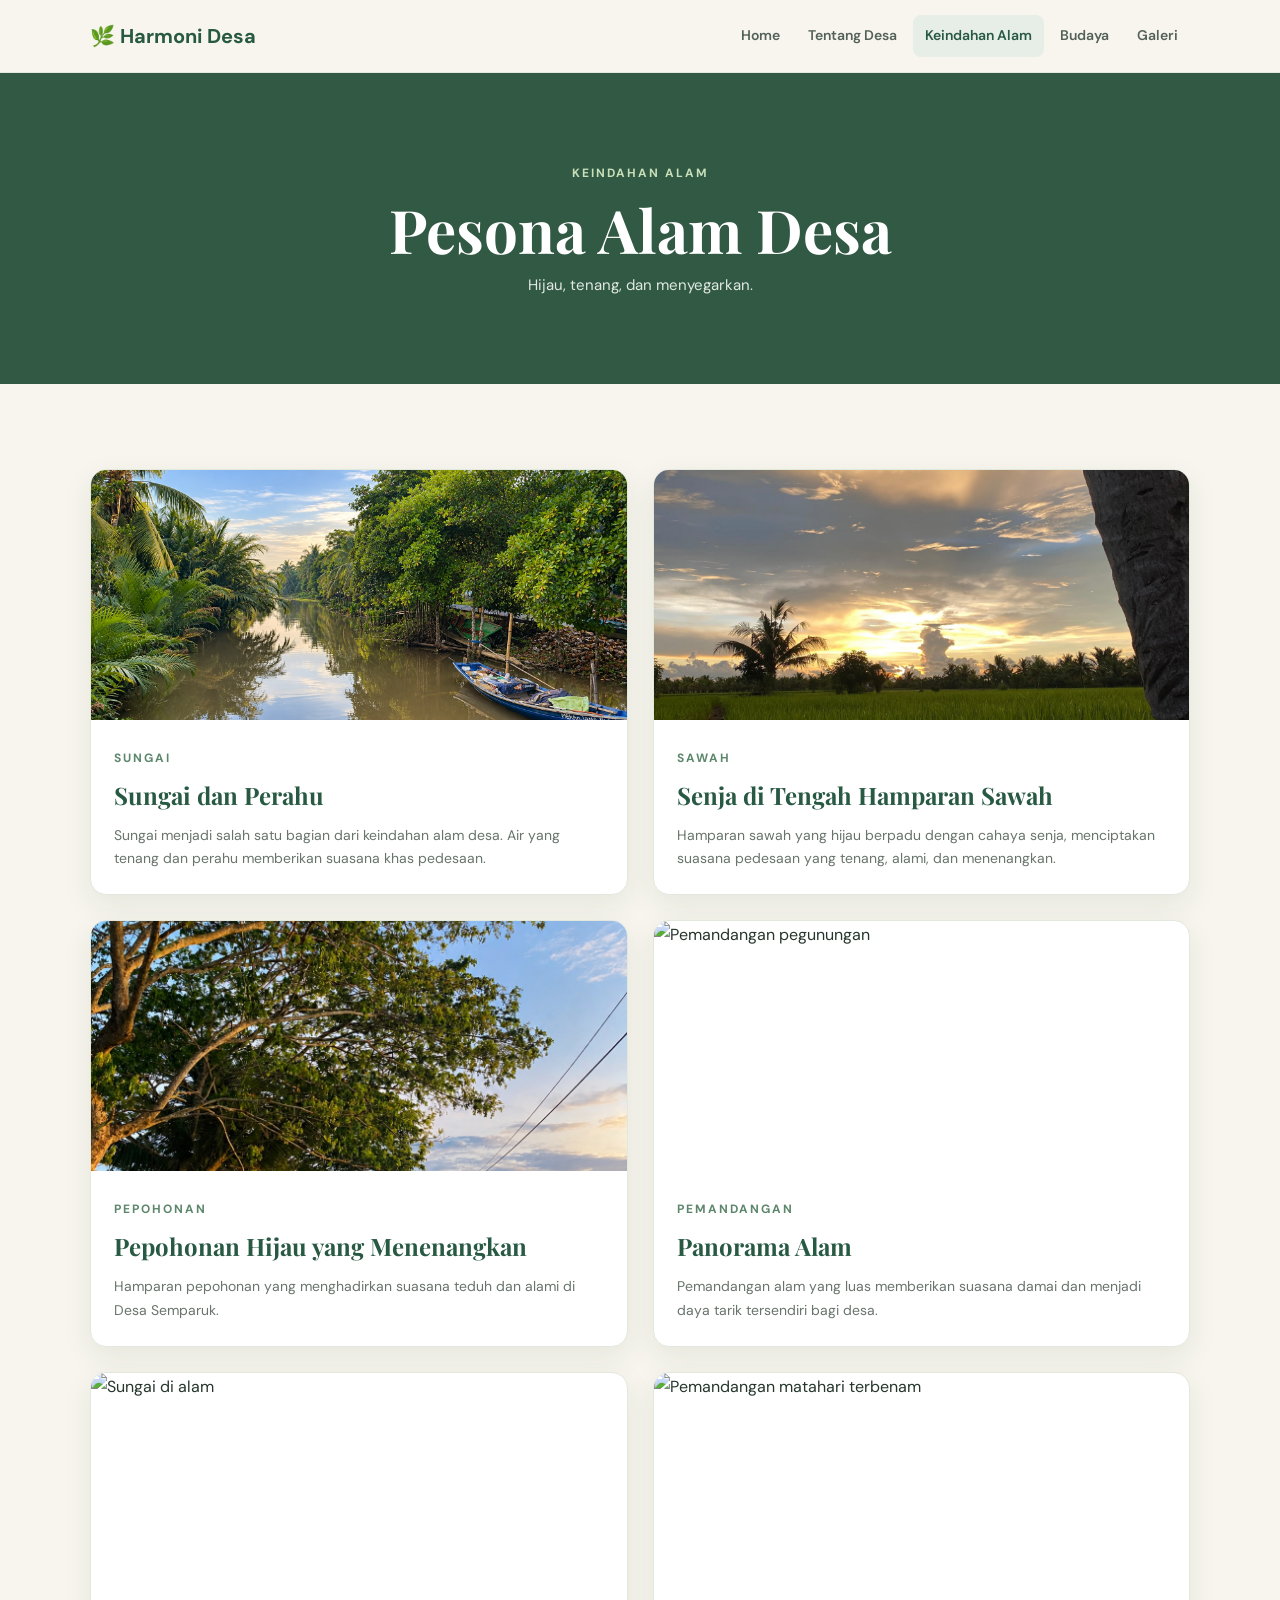
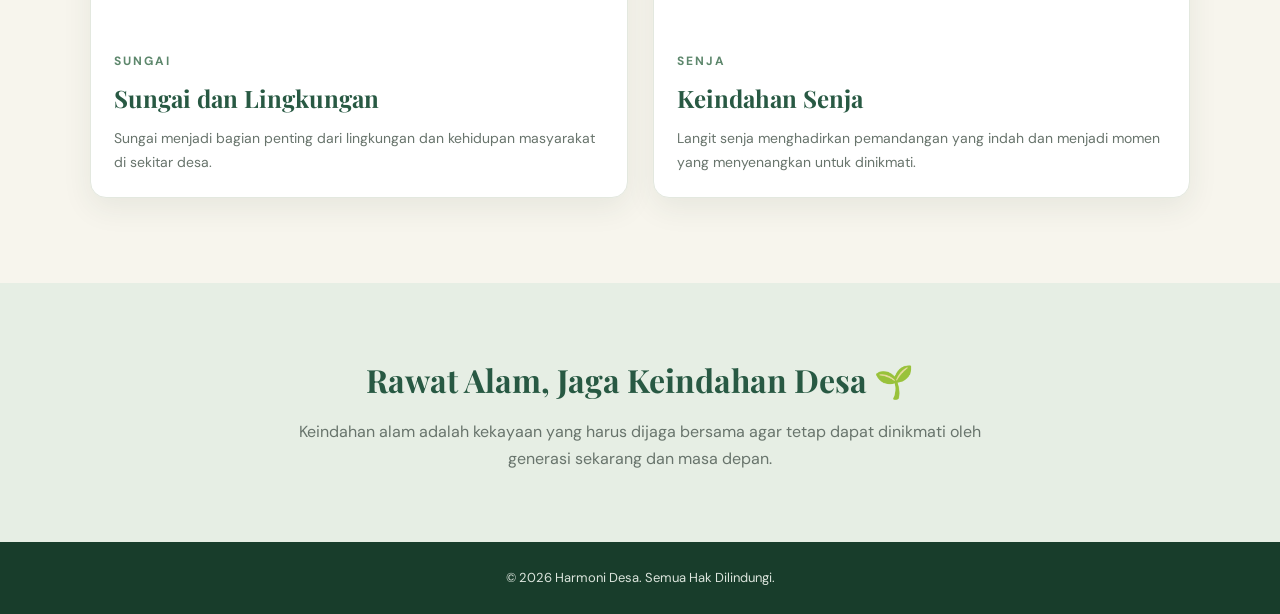
==== alam.html @ 5c86498f "Update alam.html" ====
<!DOCTYPE html>
<html lang="id">

<head>
    <meta charset="UTF-8">

    <meta name="viewport"
          content="width=device-width, initial-scale=1.0">

    <title>Harmoni Desa | Keindahan Alam</title>

    <link rel="stylesheet" href="style.css">
</head>

<body>

<!-- =========================
     NAVBAR
========================= -->

<header>

    <nav class="navbar">

        <a href="index.html" class="logo">
            🌿 Harmoni Desa
        </a>

        <button class="menu-toggle">
            ☰
        </button>

        <ul class="nav-links">

            <li>
                <a href="index.html">
                    Home
                </a>
            </li>

            <li>
                <a href="tentang.html">
                    Tentang Desa
                </a>
            </li>

            <li>
                <a href="alam.html" class="active">
                    Keindahan Alam
                </a>
            </li>

            <li>
                <a href="budaya.html">
                    Budaya
                </a>
            </li>

            <li>
                <a href="galeri.html">
                    Galeri
                </a>
            </li>

        </ul>

    </nav>

</header>


<!-- =========================
     MAIN
========================= -->

<main>


    <!-- HEADER HALAMAN -->

    <section class="page-header">

        <span>
            KEINDAHAN ALAM
        </span>

        <h1>
            Pesona Alam Desa
        </h1>

        <p>
            Hijau, tenang, dan menyegarkan.
        </p>

    </section>


    <!-- =========================
         KONTEN ALAM
    ========================= -->

    <section class="section">

        <div class="nature-grid">


            
<!-- SUNGAI -->

<article class="nature-card">

    <img
        src="file_000000000e148207b4cf5f5387b5d277.png"
        alt="Sungai dan perahu di desa"
    >

    <div>

        <span>
            SUNGAI
        </span>

        <h3>
            Sungai dan Perahu
        </h3>

        <p>
            Sungai menjadi salah satu bagian dari
            keindahan alam desa. Air yang tenang
            dan perahu memberikan suasana khas
            pedesaan.
        </p>

    </div>

</article>

            <!-- SAWAH DESA -->

            <article class="nature-card">

                <img
                    src="IMG-20260910-WA0019.jpg"
                    alt="Senja"
                >

                <div>

                    <span>
                        SAWAH
                    </span>

                    <h3>
                        Senja di Tengah Hamparan Sawah
                    </h3>

                    <p>
                        Hamparan sawah yang hijau berpadu dengan cahaya senja, 
                        menciptakan suasana pedesaan yang tenang, alami, dan menenangkan.
                    </p>

                </div>

            </article>


            <!-- KEINDAHAN ALAM-->

            <article class="nature-card">

                <img
                    src="file_00000000eee08207a6c9d7365a43e8b5.png"
                    alt="Pepohonan hijau"
                >

                <div>

                    <span>
                        PEPOHONAN 
                    </span>

                    <h3>
                        Pepohonan Hijau yang Menenangkan
                    </h3>

                    <p>
                        Hamparan pepohonan yang menghadirkan suasana teduh dan alami di Desa Semparuk.
                    </p>

                </div>

            </article>


            <!-- PEGUNUNGAN -->

            <article class="nature-card">

                <img
                    src="https://images.unsplash.com/photo-1464822759023-fed622ff2c3b?auto=format&fit=crop&w=900&q=80"
                    alt="Pemandangan pegunungan"
                >

                <div>

                    <span>
                        PEMANDANGAN
                    </span>

                    <h3>
                        Panorama Alam
                    </h3>

                    <p>
                        Pemandangan alam yang luas memberikan
                        suasana damai dan menjadi daya tarik
                        tersendiri bagi desa.
                    </p>

                </div>

            </article>


            <!-- SUNGAI -->

            <article class="nature-card">

                <img
                    src="https://images.unsplash.com/photo-1433086966358-54859d0ed716?auto=format&fit=crop&w=900&q=80"
                    alt="Sungai di alam"
                >

                <div>

                    <span>
                        SUNGAI
                    </span>

                    <h3>
                        Sungai dan Lingkungan
                    </h3>

                    <p>
                        Sungai menjadi bagian penting dari
                        lingkungan dan kehidupan masyarakat
                        di sekitar desa.
                    </p>

                </div>

            </article>


            <!-- MATAHARI TERBENAM -->

            <article class="nature-card">

                <img
                    src="https://images.unsplash.com/photo-1500530855697-b586d89ba3ee?auto=format&fit=crop&w=900&q=80"
                    alt="Pemandangan matahari terbenam"
                >

                <div>

                    <span>
                        SENJA
                    </span>

                    <h3>
                        Keindahan Senja
                    </h3>

                    <p>
                        Langit senja menghadirkan pemandangan
                        yang indah dan menjadi momen yang
                        menyenangkan untuk dinikmati.
                    </p>

                </div>

            </article>


        </div>

    </section>


    <!-- =========================
         PESAN LINGKUNGAN
    ========================= -->

    <section class="nature-message">

        <div>

            <h2>
                Rawat Alam, Jaga Keindahan Desa 🌱
            </h2>

            <p>
                Keindahan alam adalah kekayaan yang harus
                dijaga bersama agar tetap dapat dinikmati
                oleh generasi sekarang dan masa depan.
            </p>

        </div>

    </section>


</main>


<!-- =========================
     FOOTER
========================= -->

<footer>

    <p>
        © 2026 Harmoni Desa.
        Semua Hak Dilindungi.
    </p>

</footer>


<!-- JAVASCRIPT -->

<script src="script.js"></script>

</body>

</html>
---- style.css ----
@import url('https://fonts.googleapis.com/css2?family=DM+Sans:wght@400;500;600;700&family=Playfair+Display:wght@600;700&display=swap');

/* =================================
   DASAR WEBSITE
================================= */

:root {
    --hijau: #285943;
    --hijau-muda: #5d876c;
    --hijau-tua: #183d2b;
    --krem: #f7f5ed;
    --putih: #ffffff;
    --teks: #26362c;
    --abu: #68746c;
    --border: #e3e8df;
}

* {
    margin: 0;
    padding: 0;
    box-sizing: border-box;
}

html {
    scroll-behavior: smooth;
}

body {
    font-family: 'DM Sans', sans-serif;
    background: var(--krem);
    color: var(--teks);
    line-height: 1.7;
}

a {
    text-decoration: none;
    color: inherit;
}

img {
    width: 100%;
    display: block;
}


/* =================================
   NAVBAR
================================= */

header {
    position: sticky;
    top: 0;
    z-index: 999;

    background: rgba(247, 245, 237, 0.96);

    backdrop-filter: blur(12px);

    border-bottom: 1px solid var(--border);
}

.navbar {
    width: 100%;
    max-width: 1150px;
    min-height: 72px;

    margin: auto;
    padding: 0 25px;

    display: flex;
    align-items: center;
    justify-content: space-between;
}

.logo {
    color: var(--hijau);

    font-size: 20px;
    font-weight: 700;

    white-space: nowrap;
}

.nav-links {
    display: flex;
    align-items: center;
    gap: 4px;

    list-style: none;
}

.nav-links a {
    display: block;

    padding: 9px 12px;

    border-radius: 8px;

    color: #536158;

    font-size: 14px;
    font-weight: 600;

    transition: 0.3s ease;
}

.nav-links a:hover,
.nav-links a.active {
    color: var(--hijau);

    background: #e6eee7;
}

.menu-toggle {
    display: none;

    border: none;
    background: transparent;

    color: var(--hijau);

    font-size: 27px;

    cursor: pointer;
}


/* =================================
   HERO HOME
================================= */

.hero {
    min-height: 650px;

    display: flex;
    align-items: center;

    background:
        linear-gradient(
            90deg,
            rgba(20, 53, 36, 0.88),
            rgba(20, 53, 36, 0.35)
        ),

        url("IMG-20260910-WA0029.jpg")
        center / cover no-repeat;
}

.hero-content {
    width: 100%;
    max-width: 1150px;

    margin: auto;
    padding: 80px 25px;

    color: var(--putih);

    animation: muncul 0.8s ease;
}

.badge {
    display: inline-block;

    padding: 7px 15px;

    margin-bottom: 20px;

    border: 1px solid rgba(255,255,255,0.35);

    border-radius: 50px;

    background: rgba(255,255,255,0.13);

    font-size: 13px;
}

.hero h1 {
    max-width: 750px;

    font-family: 'Playfair Display', serif;

    font-size: clamp(48px, 7vw, 82px);

    line-height: 1.08;
}

.hero h1 span {
    color: #d9e8bd;
}

.hero p {
    max-width: 600px;

    margin: 22px 0 30px;

    color: #edf2ec;

    font-size: 17px;
}


/* =================================
   BUTTON
================================= */

.hero-buttons {
    display: flex;
    gap: 12px;

    flex-wrap: wrap;
}

.btn {
    display: inline-block;

    padding: 12px 22px;

    border-radius: 8px;

    font-weight: 700;

    transition: 0.3s ease;
}

.btn-primary {
    background: var(--putih);
    color: var(--hijau);
}

.btn-primary:hover {
    transform: translateY(-3px);
}

.btn-outline {
    border: 1px solid rgba(255,255,255,0.7);

    color: white;
}

.btn-outline:hover {
    background: white;
    color: var(--hijau);
}


/* =================================
   SECTION UMUM
================================= */

.section {
    width: 100%;
    max-width: 1150px;

    margin: auto;

    padding: 85px 25px;
}

.section-title {
    max-width: 700px;

    margin: 0 auto 45px;

    text-align: center;
}

.section-title span,
.page-header span,
.small-title,
.nature-card span,
.community-content span {
    color: var(--hijau-muda);

    font-size: 12px;
    font-weight: 700;

    letter-spacing: 2px;
}

.section-title h2 {
    margin: 10px 0;

    color: var(--hijau);

    font-family: 'Playfair Display', serif;

    font-size: 38px;

    line-height: 1.25;
}

.section-title p {
    color: var(--abu);

    font-size: 15px;
}


/* =================================
   CARD HOME
================================= */

.feature-grid {
    display: grid;

    grid-template-columns: repeat(3, 1fr);

    gap: 22px;
}

.feature-card {
    padding: 30px;

    background: white;

    border: 1px solid var(--border);

    border-radius: 16px;

    box-shadow: 0 12px 35px rgba(35, 63, 47, 0.08);

    transition: 0.3s ease;
}

.feature-card:hover {
    transform: translateY(-7px);
}

.icon {
    margin-bottom: 13px;

    font-size: 34px;
}

.feature-card h3 {
    margin-bottom: 8px;

    color: var(--hijau);

    font-size: 20px;
}

.feature-card p {
    color: var(--abu);

    font-size: 14px;
}


/* =================================
   QUOTE
================================= */

.quote-section {
    padding: 75px 25px;

    background: var(--hijau);

    text-align: center;
}

.quote {
    max-width: 800px;

    margin: auto;

    color: white;

    font-family: 'Playfair Display', serif;

    font-size: 28px;

    line-height: 1.5;
}


/* =================================
   HEADER HALAMAN 2-5
================================= */

.page-header {
    padding: 85px 25px;

    text-align: center;

    background:
        linear-gradient(
            rgba(32, 76, 54, 0.92),
            rgba(32, 76, 54, 0.92)
        );
}

.page-header span {
    color: #c8dfb8;
}

.page-header h1 {
    margin: 8px 0;

    color: white;

    font-family: 'Playfair Display', serif;

    font-size: clamp(38px, 6vw, 60px);

    line-height: 1.2;
}

.page-header p {
    color: #e1e9e2;

    font-size: 15px;
}


/* =================================
   TENTANG DESA
================================= */

.about {
    display: grid;

    grid-template-columns: 1fr 1fr;

    gap: 55px;

    align-items: center;
}

.about-image {
    overflow: hidden;

    border-radius: 18px;

    box-shadow: 0 15px 35px rgba(35, 63, 47, 0.12);
}

.about-image img {
    height: 430px;

    object-fit: cover;

    transition: 0.5s ease;
}

.about-image:hover img {
    transform: scale(1.04);
}

.about-text h2 {
    margin: 8px 0 18px;

    color: var(--hijau);

    font-family: 'Playfair Display', serif;

    font-size: 38px;

    line-height: 1.25;
}

.about-text p {
    margin-bottom: 15px;

    color: var(--abu);

    font-size: 15px;
}

.info-box {
    display: grid;

    grid-template-columns: repeat(3, 1fr);

    gap: 10px;

    margin-top: 25px;
}

.info-box div {
    padding: 13px 8px;

    border-radius: 10px;

    background: white;

    border: 1px solid var(--border);

    text-align: center;
}

.info-box strong {
    display: block;

    margin-bottom: 3px;

    font-size: 22px;
}

.info-box span {
    color: var(--abu);

    font-size: 12px;
}


/* =================================
   KEINDAHAN ALAM
================================= */

.nature-grid {
    display: grid;

    grid-template-columns: repeat(2, 1fr);

    gap: 25px;
}

.nature-card {
    overflow: hidden;

    background: white;

    border: 1px solid var(--border);

    border-radius: 16px;

    box-shadow: 0 10px 30px rgba(35, 63, 47, 0.08);

    transition: 0.3s ease;
}

.nature-card:hover {
    transform: translateY(-5px);
}

.nature-card img {
    height: 250px;

    object-fit: cover;
}

.nature-card > div {
    padding: 23px;
}

.nature-card h3 {
    margin: 5px 0 8px;

    color: var(--hijau);

    font-family: 'Playfair Display', serif;

    font-size: 24px;
}

.nature-card p {
    color: var(--abu);

    font-size: 14px;
}

.nature-message {
    padding: 70px 25px;

    background: #e6eee4;

    text-align: center;
}

.nature-message div {
    max-width: 700px;

    margin: auto;
}

.nature-message h2 {
    margin-bottom: 10px;

    color: var(--hijau);

    font-family: 'Playfair Display', serif;

    font-size: 32px;
}

.nature-message p {
    color: var(--abu);
}


/* =================================
   BUDAYA
================================= */

.culture-grid {
    display: grid;

    grid-template-columns: repeat(2, 1fr);

    gap: 22px;
}

.culture-card {
    padding: 35px;

    background: white;

    border: 1px solid var(--border);

    border-radius: 16px;

    box-shadow: 0 10px 30px rgba(35, 63, 47, 0.07);

    transition: 0.3s ease;
}

.culture-card:hover {
    transform: translateY(-5px);
}

.culture-icon {
    width: 58px;
    height: 58px;

    display: flex;
    align-items: center;
    justify-content: center;

    margin-bottom: 18px;

    border-radius: 50%;

    background: #e6eee4;

    font-size: 27px;
}

.culture-card h3 {
    margin-bottom: 8px;

    color: var(--hijau);

    font-family: 'Playfair Display', serif;

    font-size: 24px;
}

.culture-card p {
    color: var(--abu);

    font-size: 14px;
}

.community {
    padding: 80px 25px;

    background: var(--hijau);

    text-align: center;
}

.community-content {
    max-width: 700px;

    margin: auto;
}

.community-content span {
    color: #c8dfb8;
}

.community-content h2 {
    margin: 8px 0 12px;

    color: white;

    font-family: 'Playfair Display', serif;

    font-size: 36px;
}

.community-content p {
    color: #e2ebe4;
}


/* =================================
   GALERI
================================= */

.gallery {
    display: grid;

    grid-template-columns: repeat(2, 1fr);

    gap: 22px;
}

.gallery-item {
    position: relative;

    overflow: hidden;

    min-height: 280px;

    border-radius: 16px;

    background: #ddd;

    box-shadow: 0 10px 30px rgba(35, 63, 47, 0.1);
}

.gallery-item img {
    width: 100%;
    height: 100%;

    min-height: 280px;

    object-fit: cover;

    transition: 0.5s ease;
}

.gallery-item:hover img {
    transform: scale(1.06);
}

.gallery-caption {
    position: absolute;

    left: 0;
    right: 0;
    bottom: 0;

    padding: 45px 20px 18px;

    background: linear-gradient(
        transparent,
        rgba(0,0,0,0.75)
    );

    color: white;
}

.gallery-caption h3 {
    font-family: 'Playfair Display', serif;

    font-size: 22px;
}

.gallery-caption p {
    font-size: 13px;

    color: #e7e7e7;
}

.gallery-footer {
    padding: 65px 25px;

    background: #e6eee4;

    text-align: center;
}

.gallery-footer h2 {
    margin-bottom: 8px;

    color: var(--hijau);

    font-family: 'Playfair Display', serif;

    font-size: 30px;
}

.gallery-footer p {
    color: var(--abu);
}


/* =================================
   FOOTER
================================= */

footer {
    padding: 25px;

    background: var(--hijau-tua);

    color: #dce5dd;

    text-align: center;

    font-size: 13px;
}


/* =================================
   ANIMASI
================================= */

@keyframes muncul {

    from {
        opacity: 0;

        transform: translateY(20px);
    }

    to {
        opacity: 1;

        transform: translateY(0);
    }

}


/* =================================
   TABLET
================================= */

@media (max-width: 900px) {

    .nav-links {
        gap: 0;
    }

    .nav-links a {
        padding: 8px 9px;

        font-size: 13px;
    }

    .about {
        gap: 30px;
    }

    .about-text h2 {
        font-size: 32px;
    }

}


/* =================================
   HP
================================= */

@media (max-width: 700px) {

    /* NAVBAR */

    .navbar {
        min-height: 65px;

        padding: 0 18px;
    }

    .logo {
        font-size: 18px;
    }

    .menu-toggle {
        display: block;
    }

    .nav-links {
        position: absolute;

        top: 65px;
        left: 0;
        right: 0;

        display: none;

        flex-direction: column;

        align-items: stretch;

        padding: 10px 15px 15px;

        background: var(--krem);

        border-bottom: 1px solid var(--border);

        box-shadow: 0 12px 25px rgba(0,0,0,0.08);
    }

    .nav-links.show {
        display: flex;
    }

    .nav-links a {
        padding: 12px;

        font-size: 14px;
    }


    /* HERO */

    .hero {
        min-height: 600px;
    }

    .hero-content {
        padding: 65px 20px;
    }

    .hero h1 {
        font-size: 47px;
    }

    .hero p {
        font-size: 15px;

        margin: 18px 0 25px;
    }

    .hero-buttons {
        flex-direction: column;

        align-items: flex-start;
    }


    /* SECTION */

    .section {
        padding: 65px 18px;
    }

    .section-title {
        margin-bottom: 35px;
    }

    .section-title h2 {
        font-size: 30px;
    }


    /* HOME CARD */

    .feature-grid {
        grid-template-columns: 1fr;

        gap: 16px;
    }

    .feature-card {
        padding: 25px;
    }


    /* PAGE HEADER */

    .page-header {
        padding: 65px 20px;
    }

    .page-header h1 {
        font-size: 40px;
    }


    /* ABOUT */

    .about {
        grid-template-columns: 1fr;

        gap: 30px;
    }

    .about-image img {
        height: 280px;
    }

    .about-text h2 {
        font-size: 31px;
    }

    .info-box {
        grid-template-columns: 1fr;
    }


    /* ALAM */

    .nature-grid {
        grid-template-columns: 1fr;

        gap: 18px;
    }

    .nature-card img {
        height: 220px;
    }

    .nature-card h3 {
        font-size: 22px;
    }

    .nature-message {
        padding: 60px 20px;
    }

    .nature-message h2 {
        font-size: 28px;
    }


    /* BUDAYA */

    .culture-grid {
        grid-template-columns: 1fr;

        gap: 18px;
    }

    .culture-card {
        padding: 27px;
    }

    .community {
        padding: 65px 20px;
    }

    .community-content h2 {
        font-size: 30px;
    }


    /* GALERI */

    .gallery {
        grid-template-columns: 1fr;

        gap: 17px;
    }

    .gallery-item {
        min-height: 250px;
    }

    .gallery-item img {
        min-height: 250px;
    }

    .gallery-footer {
        padding: 55px 20px;
    }

    .gallery-footer h2 {
        font-size: 27px;
    }


    /* QUOTE */

    .quote-section {
        padding: 60px 20px;
    }

    .quote {
        font-size: 22px;
    }

}


/* =================================
   HP KECIL
================================= */

@media (max-width: 400px) {

    .logo {
        font-size: 16px;
    }

    .hero h1 {
        font-size: 40px;
    }

    .hero {
        min-height: 560px;
    }

    .page-header h1 {
        font-size: 34px;
    }

   }
/* =================================
   FOTO BANGUNAN DESA DI HOME
================================= */

.village-photo-content {
    display: grid;
    grid-template-columns: 1.1fr 0.9fr;
    gap: 45px;
    align-items: center;
}

.village-photo-image {
    overflow: hidden;
    border-radius: 18px;
    box-shadow: 0 15px 35px rgba(35, 63, 47, 0.12);
}

.village-photo-image img {
    width: 100%;
    height: 380px;
    object-fit: cover;
    transition: 0.5s ease;
}

.village-photo-image:hover img {
    transform: scale(1.04);
}

.village-photo-text h2 {
    margin: 10px 0 15px;

    color: var(--hijau);

    font-family: 'Playfair Display', serif;

    font-size: 36px;
    line-height: 1.25;
}

.village-photo-text p {
    color: var(--abu);
    font-size: 15px;
}


/* =================================
   FOTO DESA - HP
================================= */

@media (max-width: 700px) {

    .village-photo-content {
        grid-template-columns: 1fr;
        gap: 25px;
    }

    .village-photo-image img {
        height: 270px;
    }

    .village-photo-text h2 {
        font-size: 30px;
    }

}
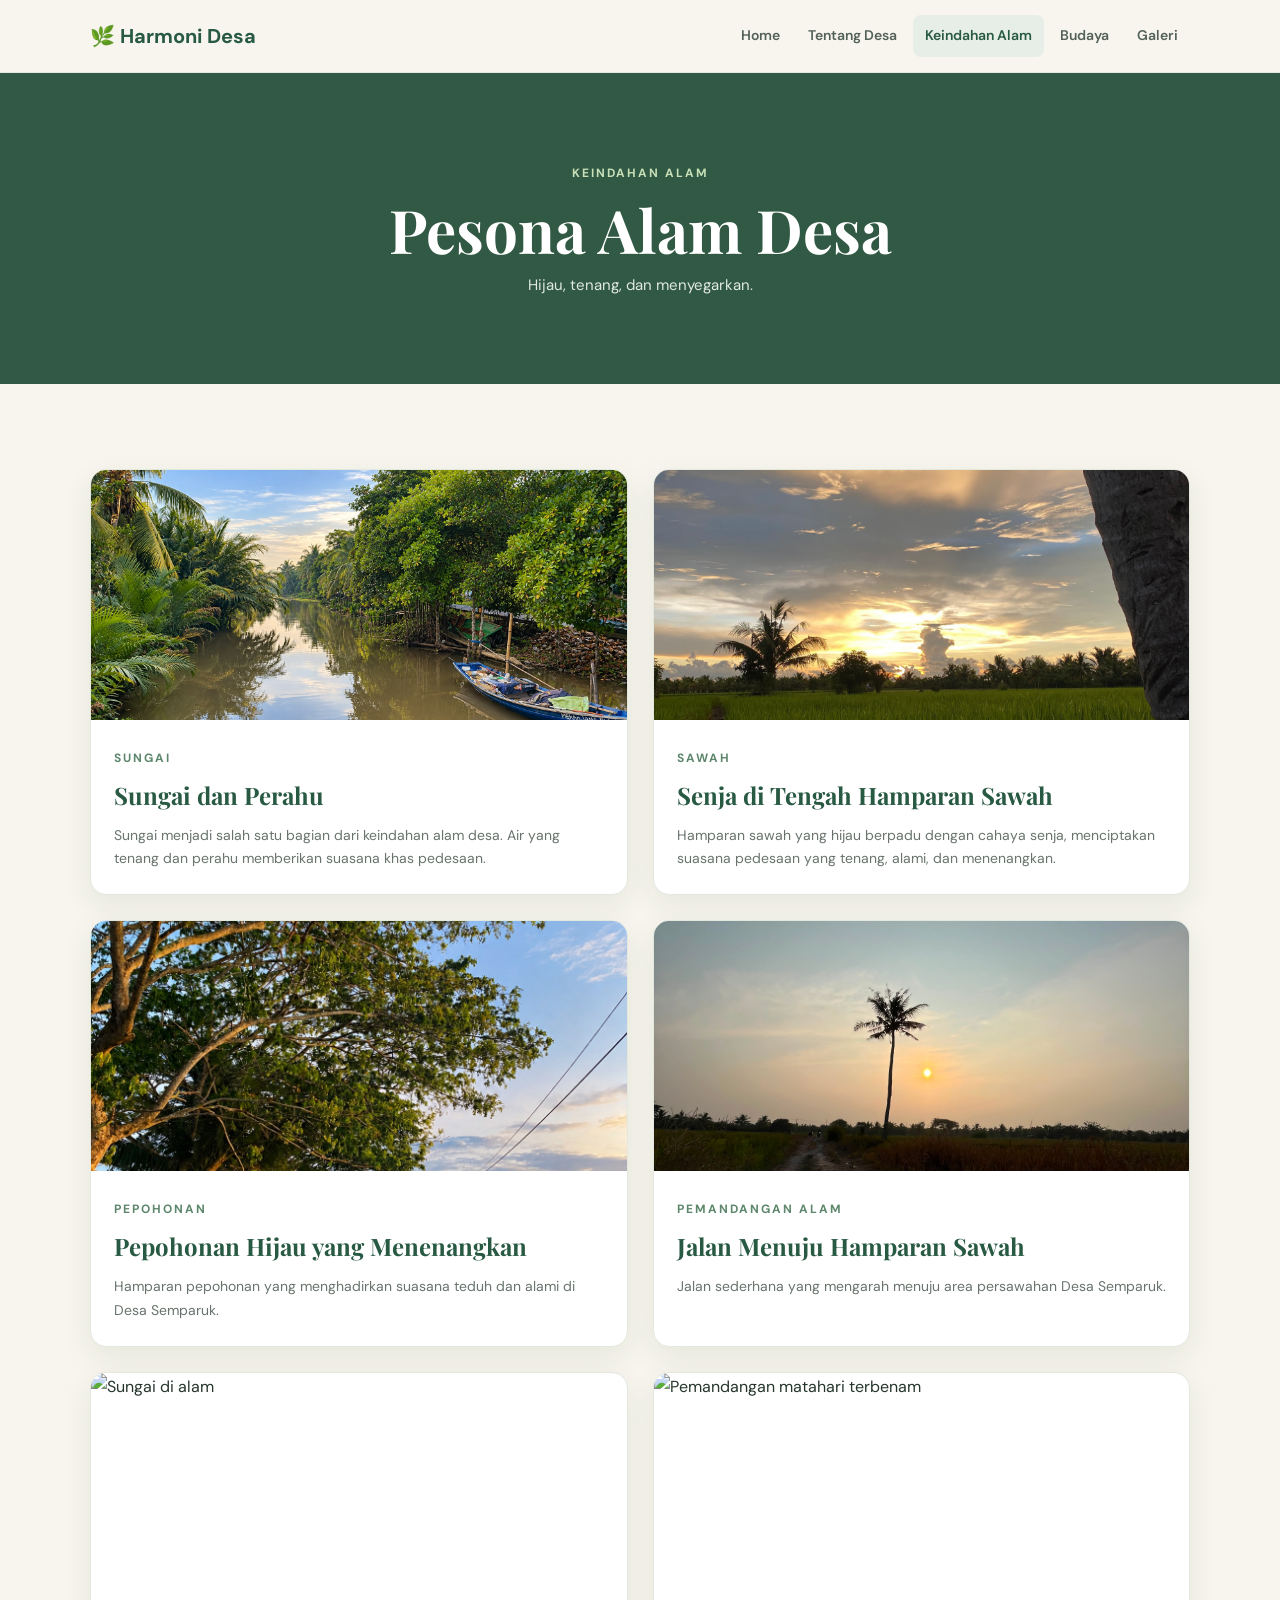
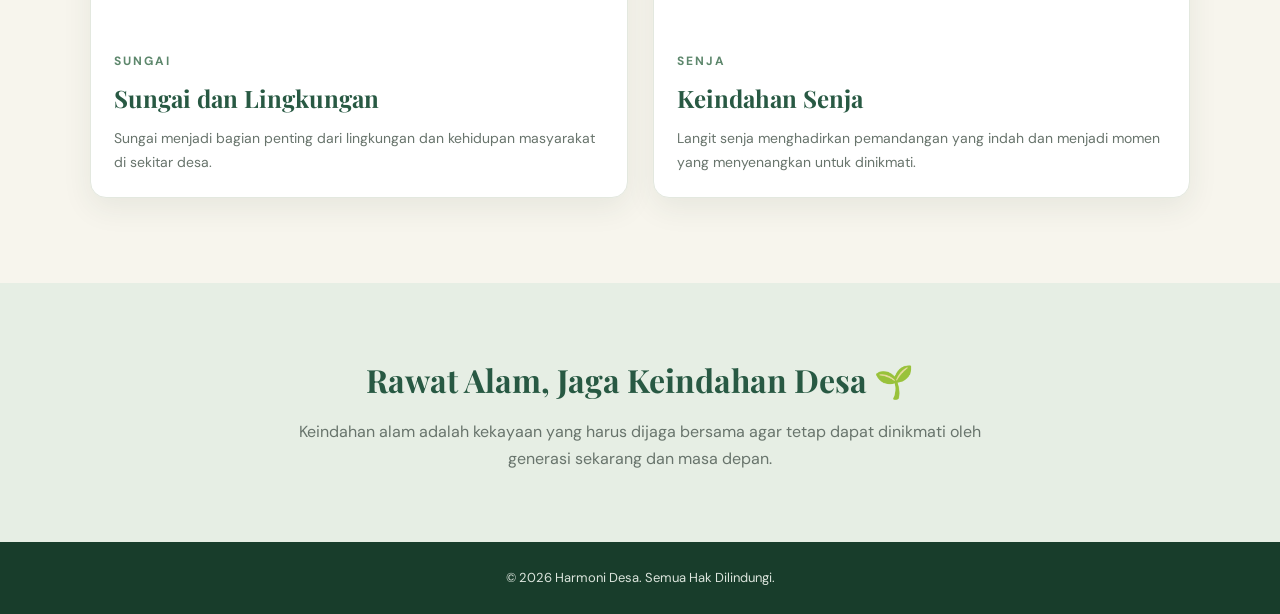
==== commit 4bf4a49e: "Update alam.html" ====
--- a/alam.html
+++ b/alam.html
@@ -192,29 +192,27 @@
             </article>
 
 
-            <!-- PEGUNUNGAN -->
-
-            <article class="nature-card">
-
-                <img
-                    src="https://images.unsplash.com/photo-1464822759023-fed622ff2c3b?auto=format&fit=crop&w=900&q=80"
-                    alt="Pemandangan pegunungan"
-                >
-
-                <div>
-
-                    <span>
-                        PEMANDANGAN
-                    </span>
-
-                    <h3>
-                        Panorama Alam
-                    </h3>
-
-                    <p>
-                        Pemandangan alam yang luas memberikan
-                        suasana damai dan menjadi daya tarik
-                        tersendiri bagi desa.
+            <!-- JALAN DESA -->
+
+            <article class="nature-card">
+
+                <img
+                    src="IMG-20260828-WA0136.jpg"
+                    alt="Jalan menuju sawah"
+                >
+
+                <div>
+
+                    <span>
+                        PEMANDANGAN ALAM
+                    </span>
+
+                    <h3>
+                        Jalan Menuju Hamparan Sawah 
+                    </h3>
+
+                    <p>
+                        Jalan sederhana yang mengarah menuju area persawahan Desa Semparuk.
                     </p>
 
                 </div>
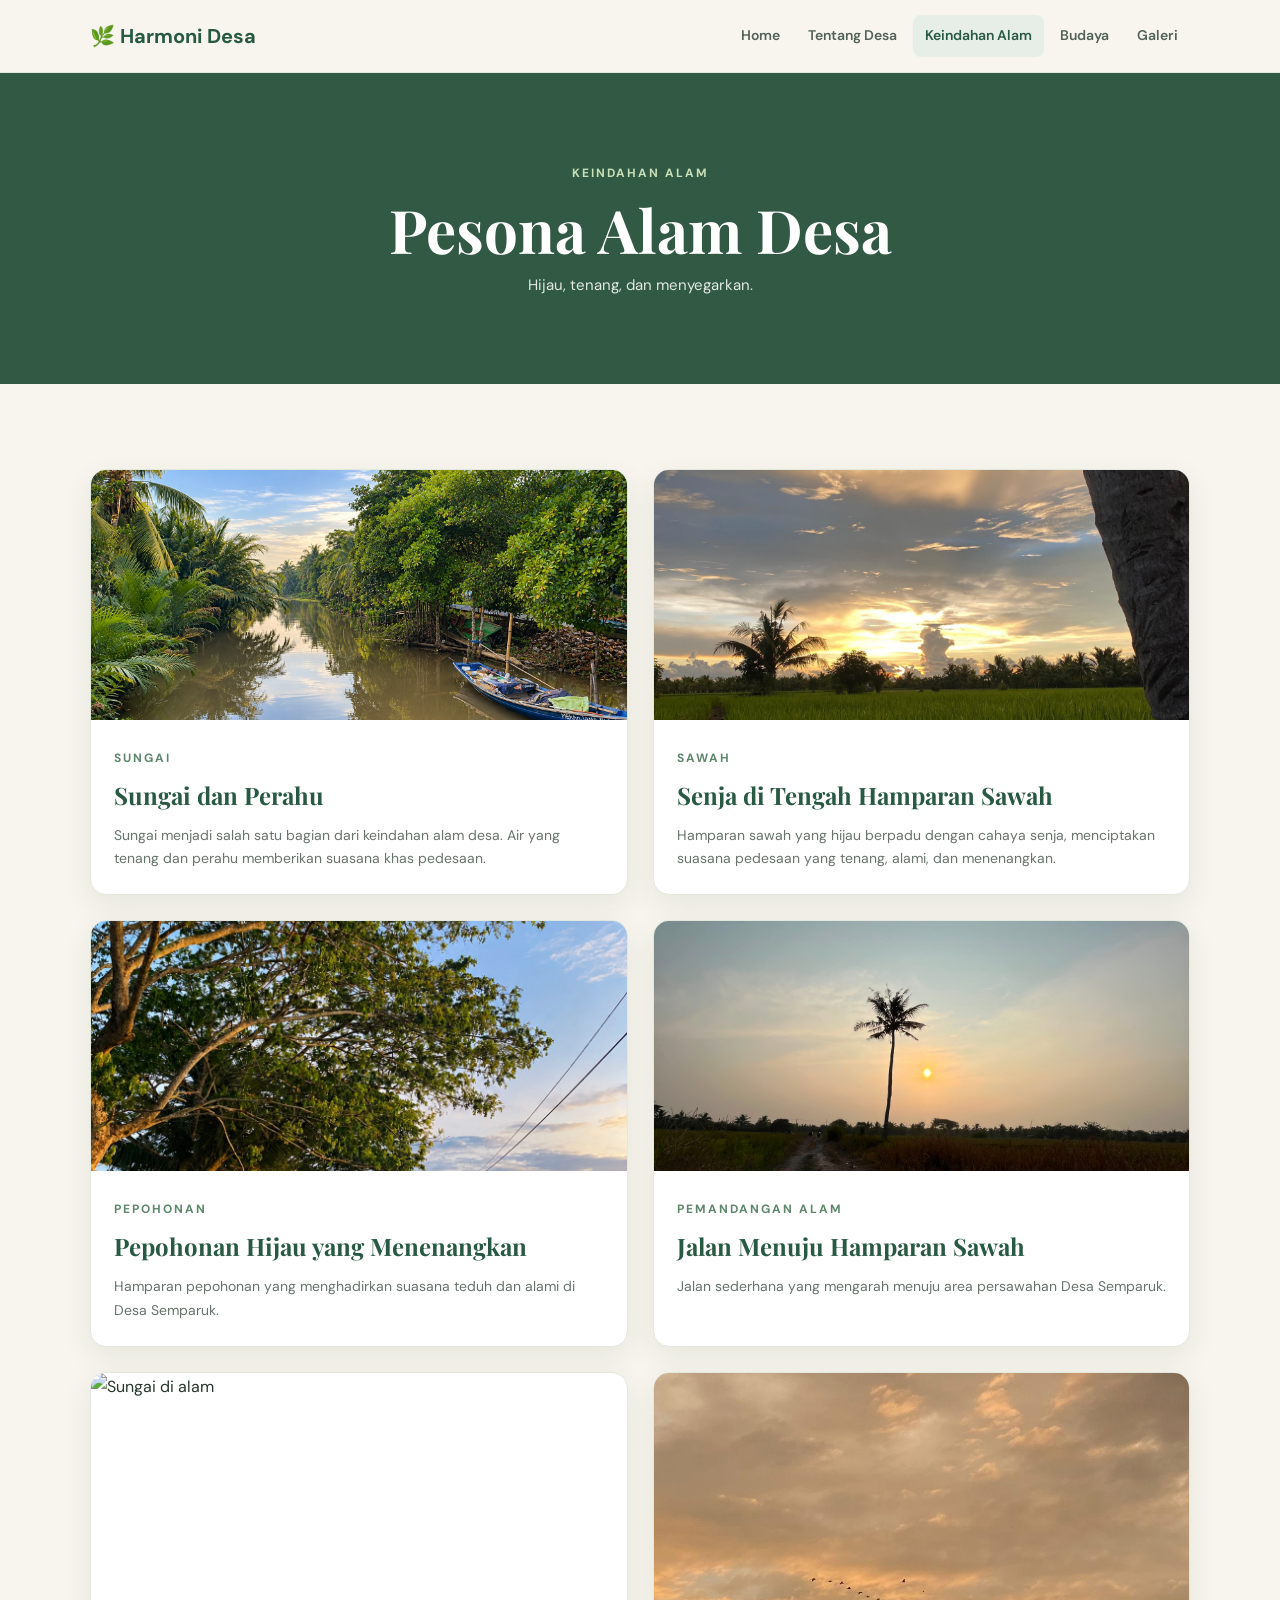
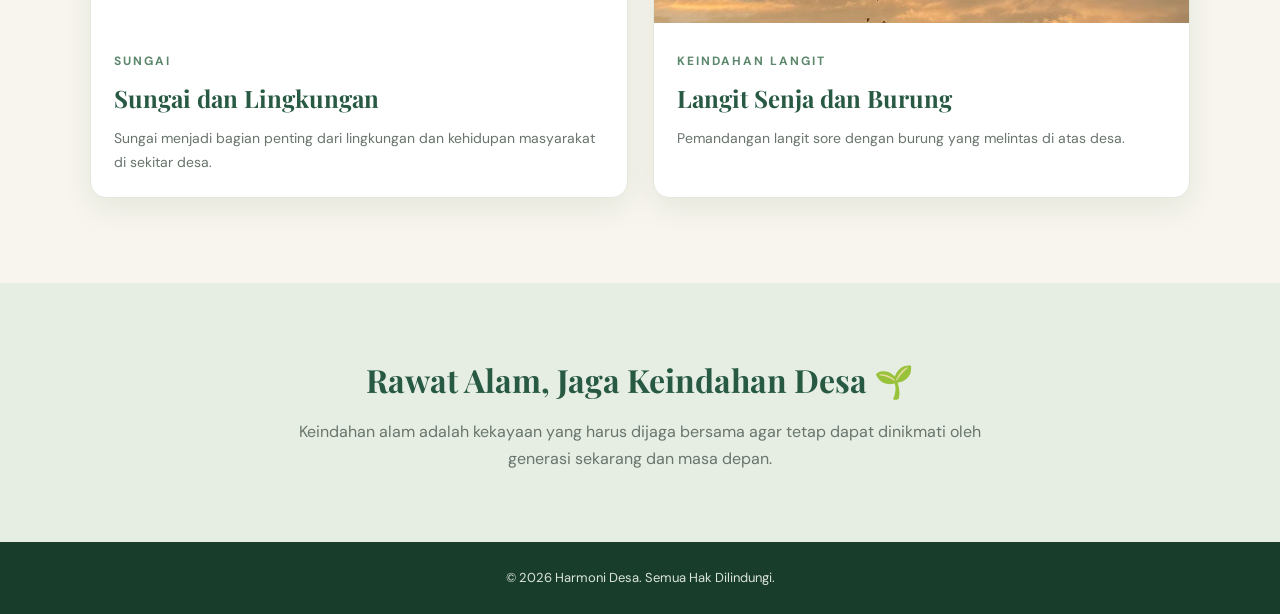
==== commit 3b4d8c99: "Update alam.html" ====
--- a/alam.html
+++ b/alam.html
@@ -250,29 +250,27 @@
             </article>
 
 
-            <!-- MATAHARI TERBENAM -->
-
-            <article class="nature-card">
-
-                <img
-                    src="https://images.unsplash.com/photo-1500530855697-b586d89ba3ee?auto=format&fit=crop&w=900&q=80"
+            <!-- SUASANA SENJA-->
+
+            <article class="nature-card">
+
+                <img
+                    src="IMG-20260910-WA0028.jpg"
                     alt="Pemandangan matahari terbenam"
                 >
 
                 <div>
 
                     <span>
-                        SENJA
-                    </span>
-
-                    <h3>
-                        Keindahan Senja
-                    </h3>
-
-                    <p>
-                        Langit senja menghadirkan pemandangan
-                        yang indah dan menjadi momen yang
-                        menyenangkan untuk dinikmati.
+                        KEINDAHAN LANGIT
+                    </span>
+
+                    <h3>
+                        Langit Senja dan Burung
+                    </h3>
+
+                    <p>
+                        Pemandangan langit sore dengan burung yang melintas di atas desa.
                     </p>
 
                 </div>
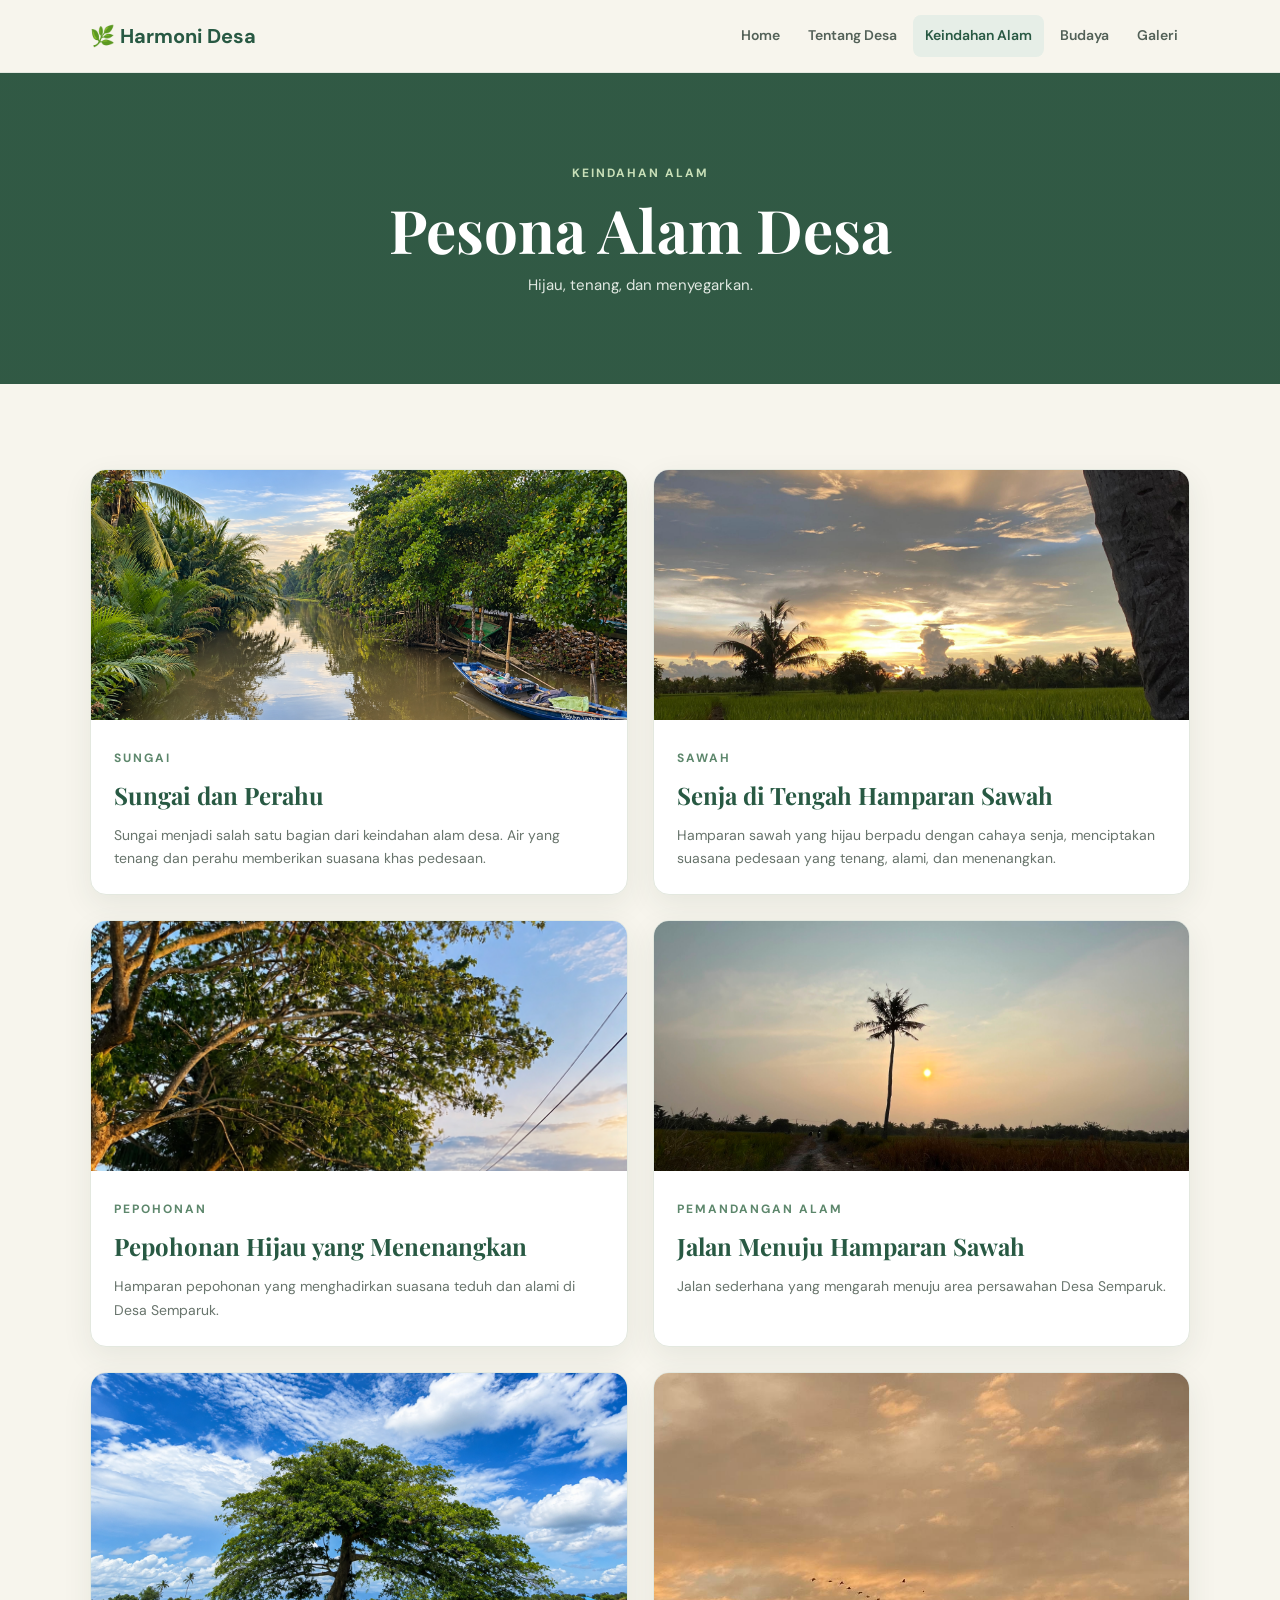
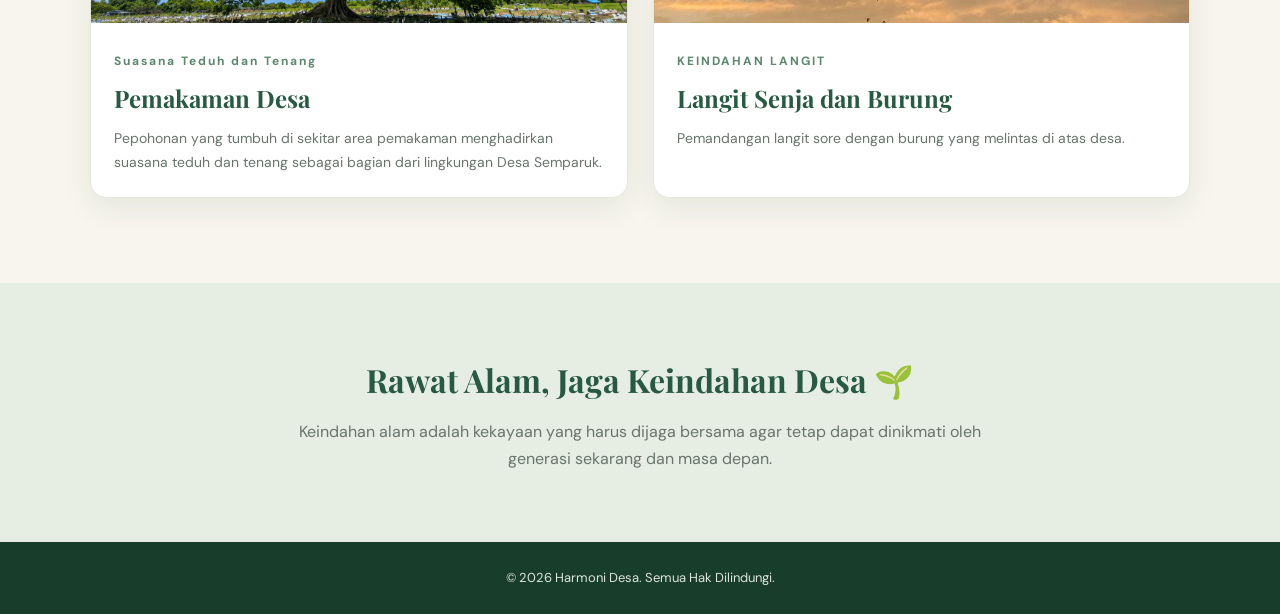
==== commit 304e00dd: "Update alam.html" ====
--- a/alam.html
+++ b/alam.html
@@ -225,24 +225,22 @@
             <article class="nature-card">
 
                 <img
-                    src="https://images.unsplash.com/photo-1433086966358-54859d0ed716?auto=format&fit=crop&w=900&q=80"
-                    alt="Sungai di alam"
-                >
-
-                <div>
-
-                    <span>
-                        SUNGAI
-                    </span>
-
-                    <h3>
-                        Sungai dan Lingkungan
-                    </h3>
-
-                    <p>
-                        Sungai menjadi bagian penting dari
-                        lingkungan dan kehidupan masyarakat
-                        di sekitar desa.
+                    src="file_00000000d50882119dc120c14dfa0995.png"
+                    alt="Pemakaman Semparuk"
+                >
+
+                <div>
+
+                    <span>
+                          Suasana Teduh dan Tenang
+                    </span>
+
+                    <h3>
+                        Pemakaman Desa
+                    </h3>
+
+                    <p>
+                        Pepohonan yang tumbuh di sekitar area pemakaman menghadirkan suasana teduh dan tenang sebagai bagian dari lingkungan Desa Semparuk.
                     </p>
 
                 </div>
@@ -255,6 +253,7 @@
             <article class="nature-card">
 
                 <img
+                    class="suasana-senja"
                     src="IMG-20260910-WA0028.jpg"
                     alt="Pemandangan matahari terbenam"
                 >
--- a/style.css
+++ b/style.css
@@ -997,6 +997,30 @@
         height: 220px;
     }
 
+   .nature-card img.suasana-senja {
+    height: 300px !important;
+    object-fit: cover !important;
+    object-position: center bottom !important;
+   }
+
+   .nature-card img.foto-pepohonan {
+    height: 300px !important;
+    object-fit: cover !important;
+    object-position: left top !important;
+   }
+
+   .nature-card img.foto-jalan {
+    height: 300px !important;
+    object-fit: cover !important;
+    object-position: center bottom !important;
+   }
+
+   .nature-card img.foto-sawah {
+    height: 300px !important;
+    object-fit: cover !important;
+    object-position: center 70% !important;
+   }
+
     .nature-card h3 {
         font-size: 22px;
     }
@@ -1157,3 +1181,4 @@
     }
 
 }
+
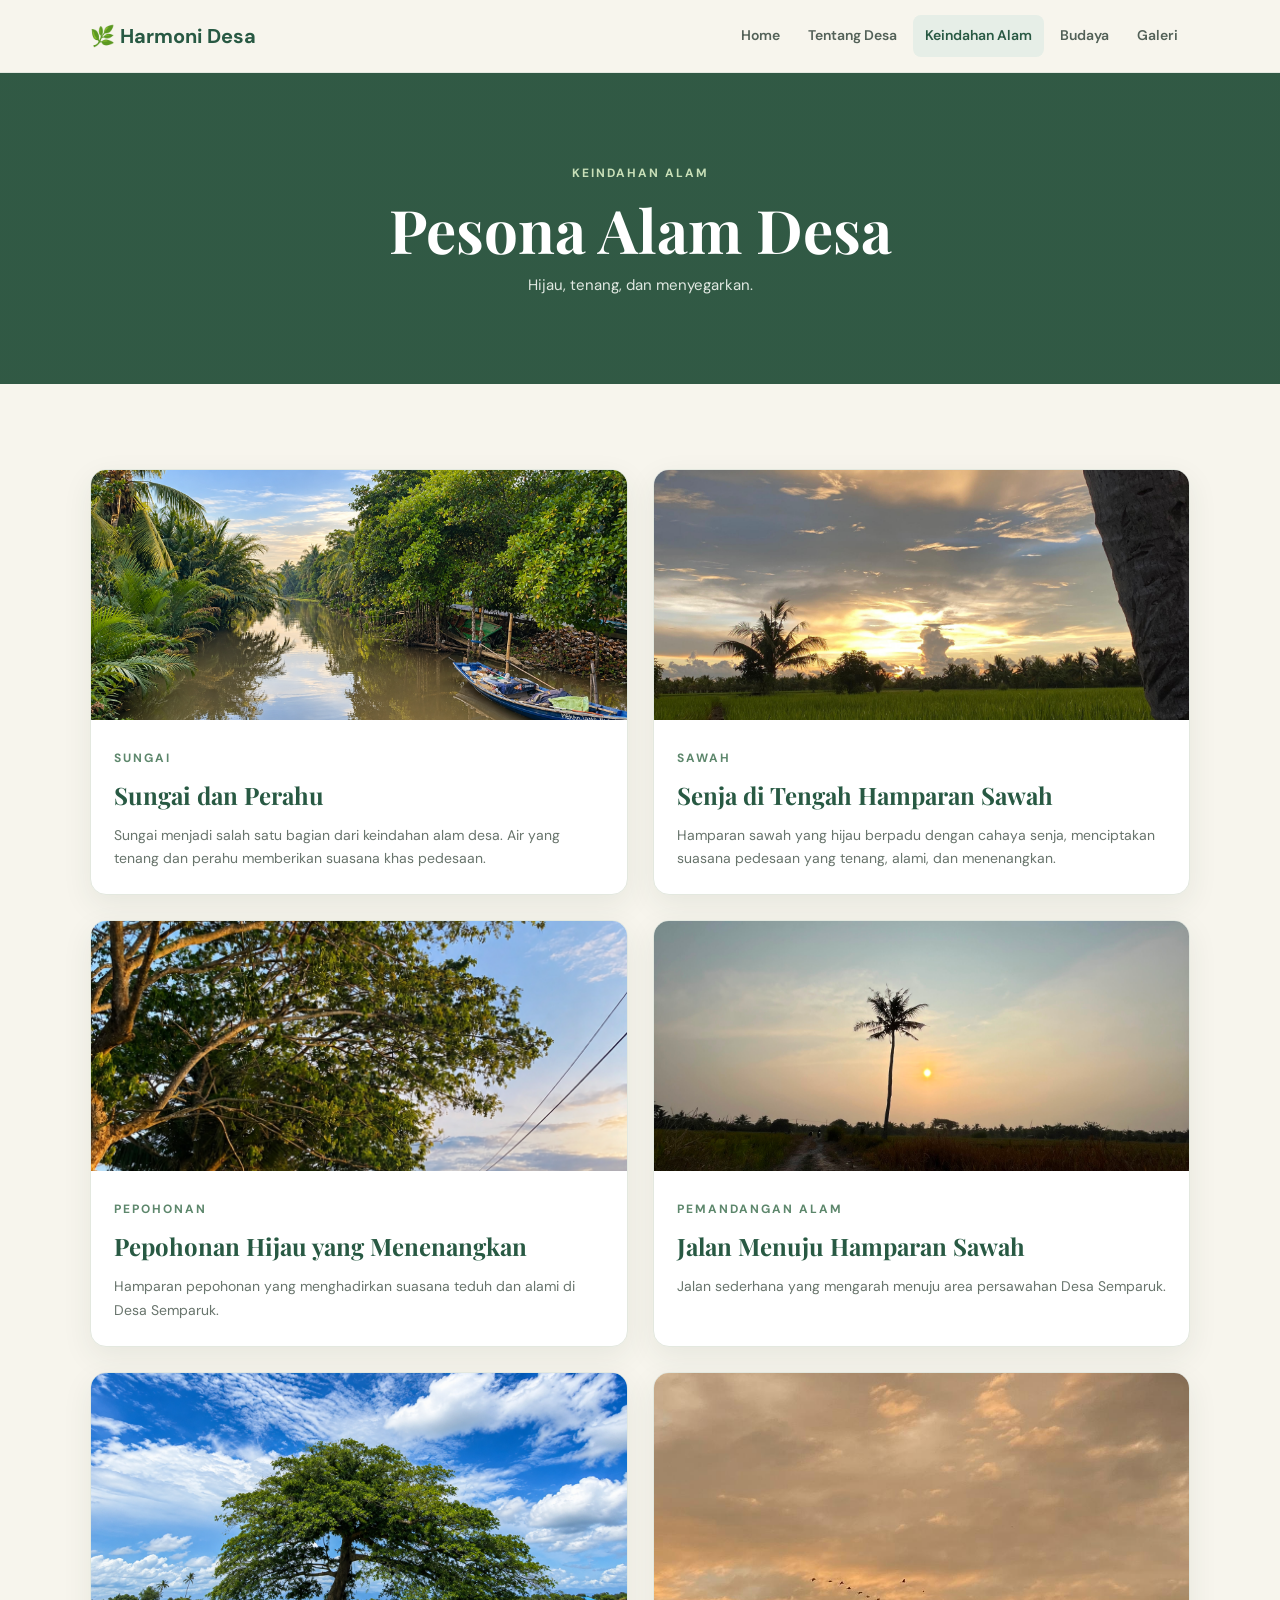
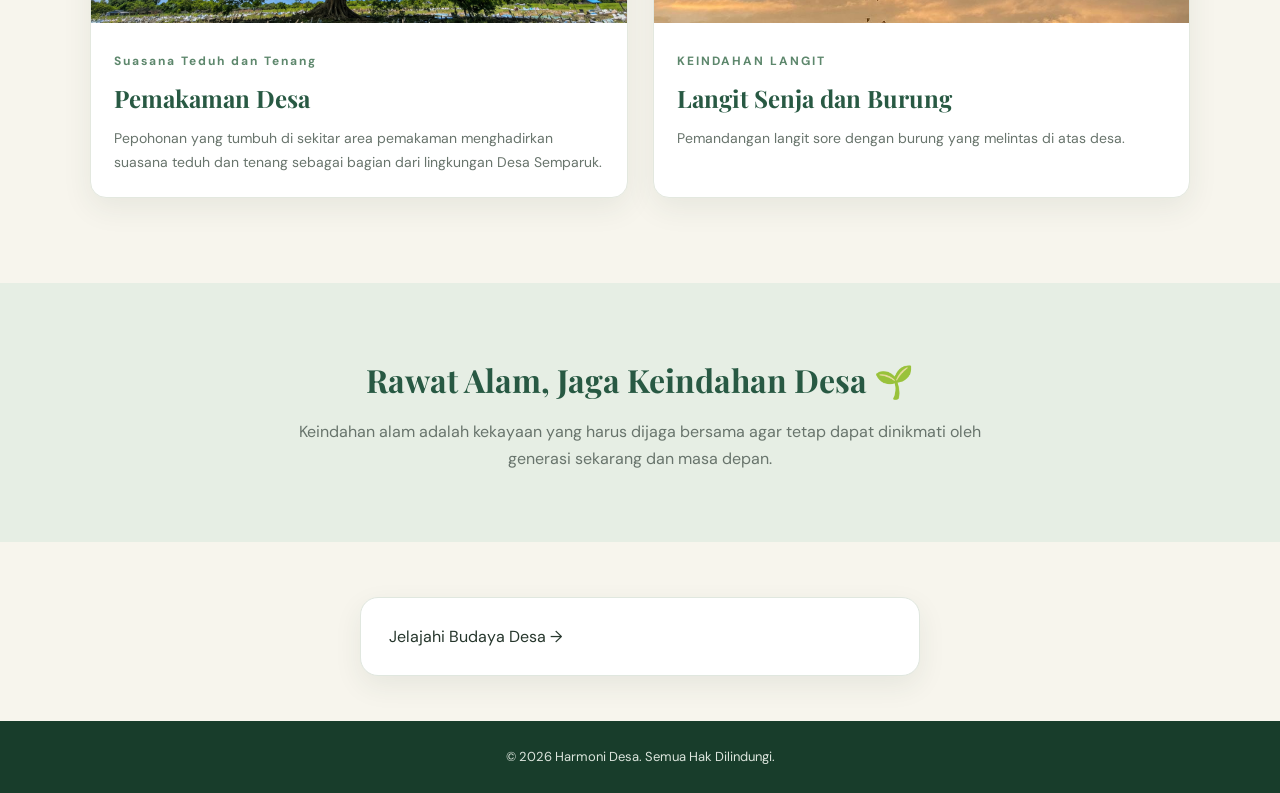
==== commit 2d87b6df: "Update alam.html" ====
--- a/alam.html
+++ b/alam.html
@@ -304,6 +304,11 @@
 
     </section>
 
+    <div class="next-page">
+    <a href="budaya.html" class="next-button">
+        Jelajahi Budaya Desa →
+    </a>
+    </div>
 
 </main>
 
--- a/style.css
+++ b/style.css
@@ -1182,3 +1182,90 @@
 
 }
 
+/* =================================
+   NEXT PAGE - SIMPLE MODERN
+================================= */
+
+.next-page {
+    max-width: 560px;
+    margin: 55px auto 45px;
+    padding: 25px 28px;
+
+    display: flex;
+    align-items: center;
+    justify-content: space-between;
+    gap: 20px;
+
+    background: #ffffff;
+    border: 1px solid #e0e7df;
+    border-radius: 18px;
+
+    box-shadow: 0 10px 28px rgba(35, 63, 47, 0.08);
+
+    transition: 0.3s ease;
+}
+
+.next-page:hover {
+    transform: translateY(-3px);
+    box-shadow: 0 15px 35px rgba(35, 63, 47, 0.12);
+}
+
+.next-page span {
+    display: block;
+    margin-bottom: 5px;
+
+    color: #5d876c;
+    font-size: 10px;
+    font-weight: 700;
+    letter-spacing: 2px;
+}
+
+.next-page h3 {
+    margin: 0;
+
+    color: #285943;
+    font-family: 'Playfair Display', serif;
+    font-size: 19px;
+    line-height: 1.3;
+}
+
+.next-btn {
+    flex-shrink: 0;
+
+    padding: 10px 18px;
+
+    border-radius: 10px;
+
+    background: #285943;
+    color: white;
+
+    font-size: 13px;
+    font-weight: 600;
+
+    transition: 0.3s ease;
+}
+
+.next-btn:hover {
+    background: #183d2b;
+    transform: translateY(-2px);
+}
+
+
+/* HP */
+@media (max-width: 700px) {
+
+    .next-page {
+        margin: 45px 18px 35px;
+        padding: 22px;
+    }
+
+    .next-page h3 {
+        font-size: 17px;
+    }
+
+    .next-btn {
+        padding: 9px 14px;
+        font-size: 12px;
+    }
+
+}
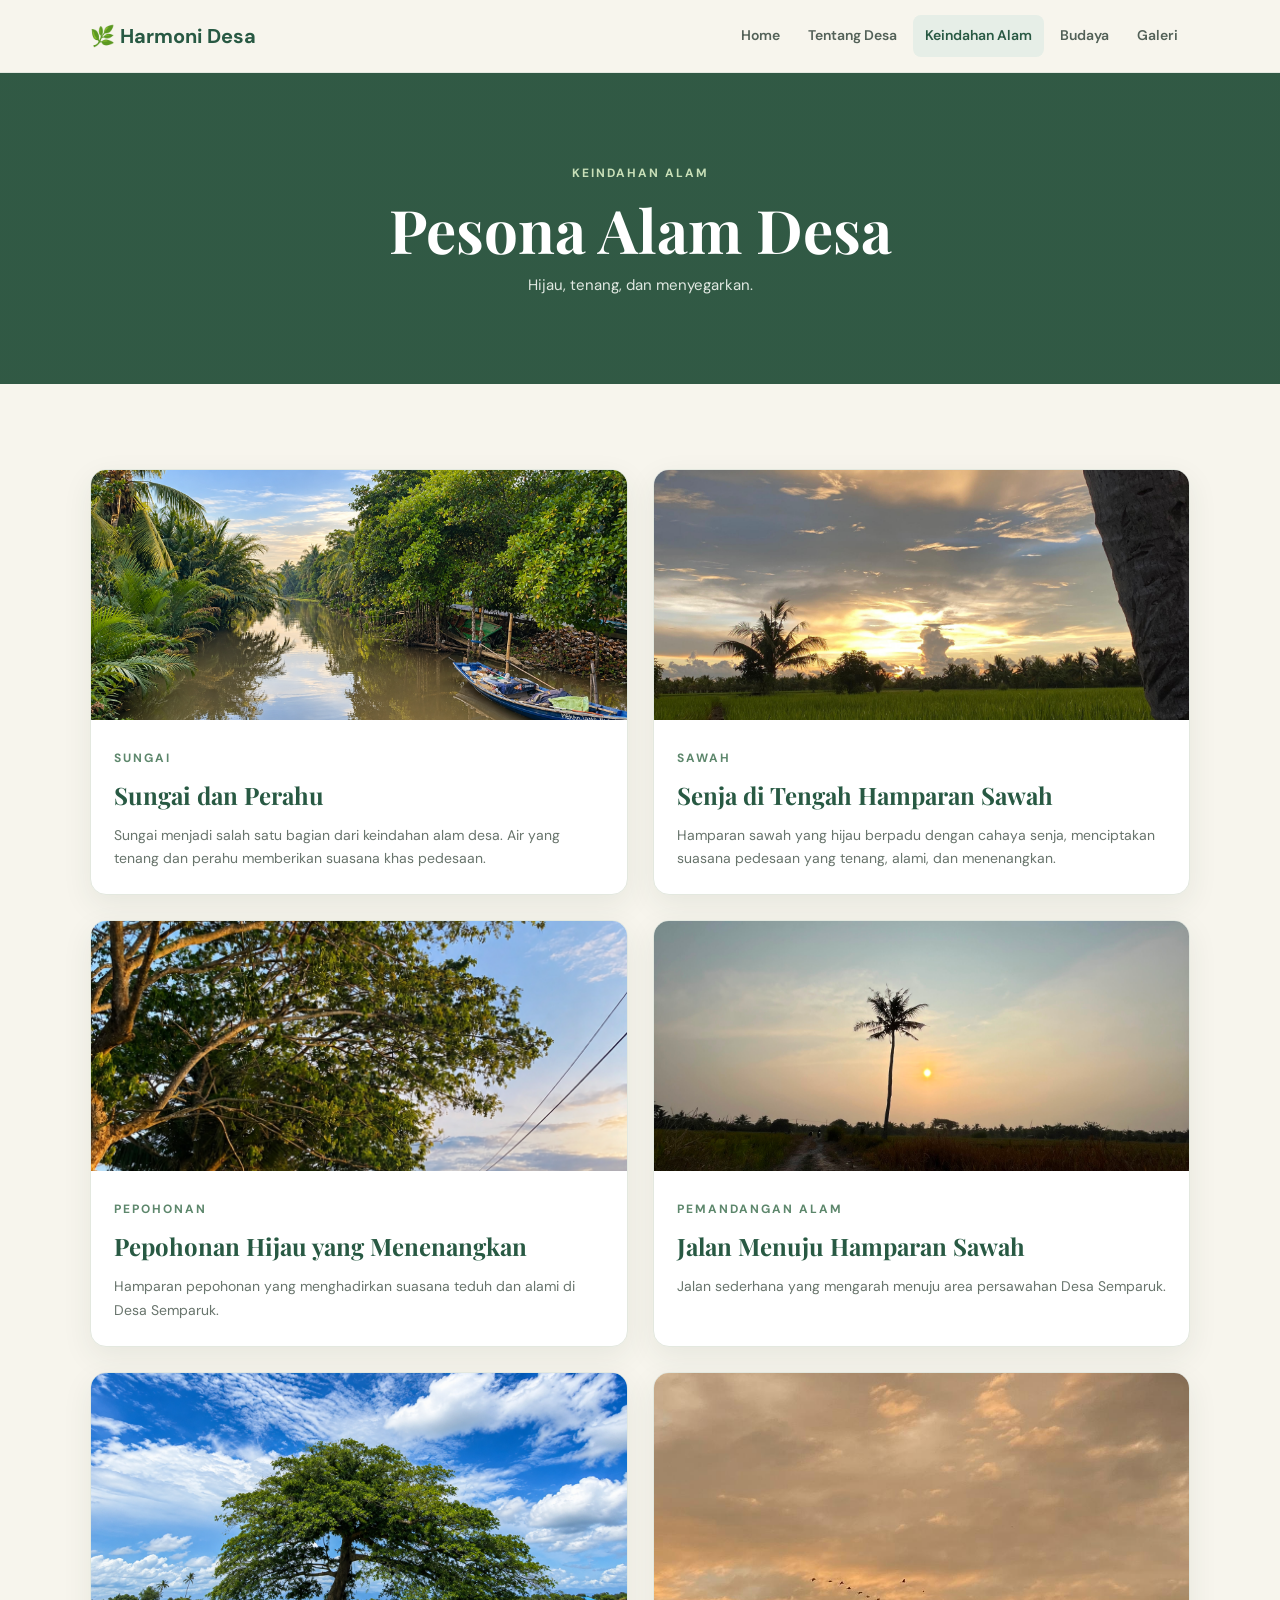
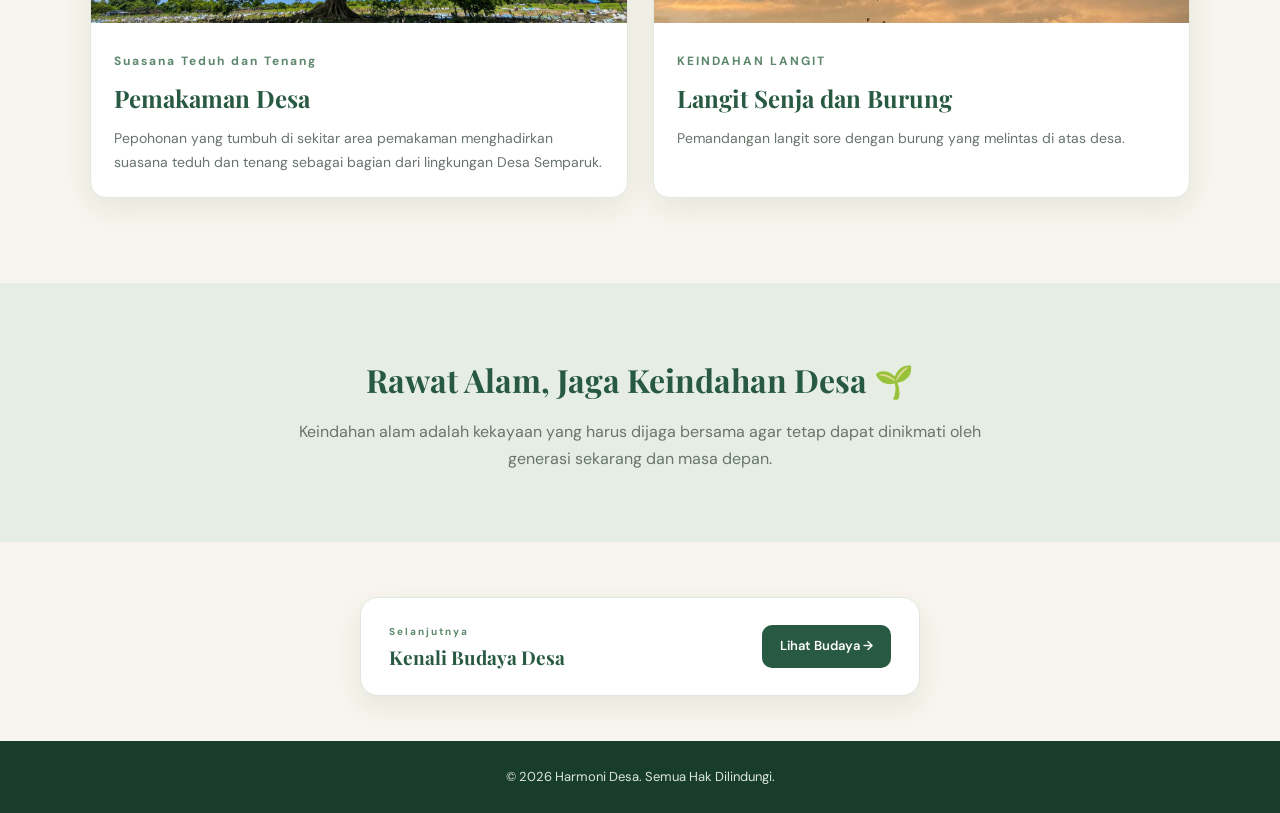
==== commit 686353e5: "Update alam.html" ====
--- a/alam.html
+++ b/alam.html
@@ -305,9 +305,19 @@
     </section>
 
     <div class="next-page">
-    <a href="budaya.html" class="next-button">
-        Jelajahi Budaya Desa →
+
+    <div>
+        <span>Selanjutnya</span>
+
+        <h3>
+            Kenali Budaya Desa
+        </h3>
+    </div>
+
+    <a href="budaya.html" class="next-btn">
+        Lihat Budaya →
     </a>
+
     </div>
 
 </main>
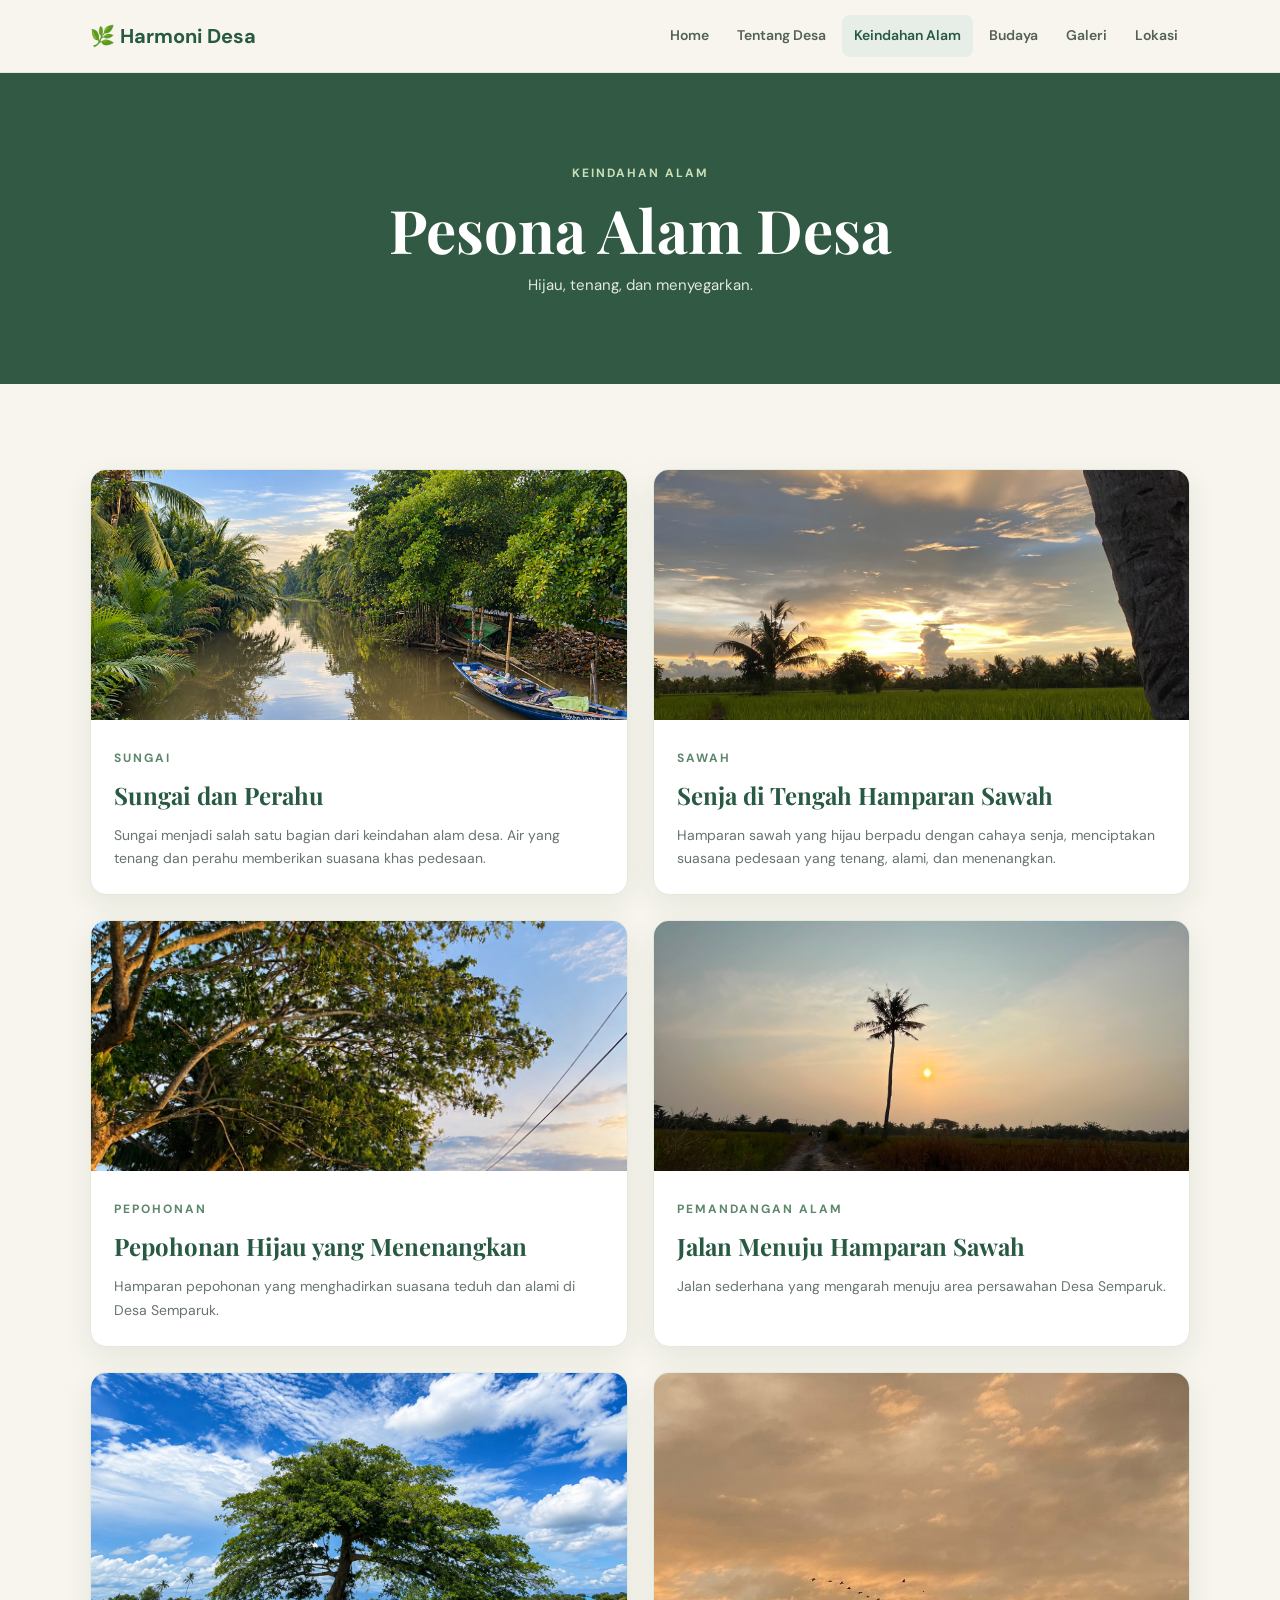
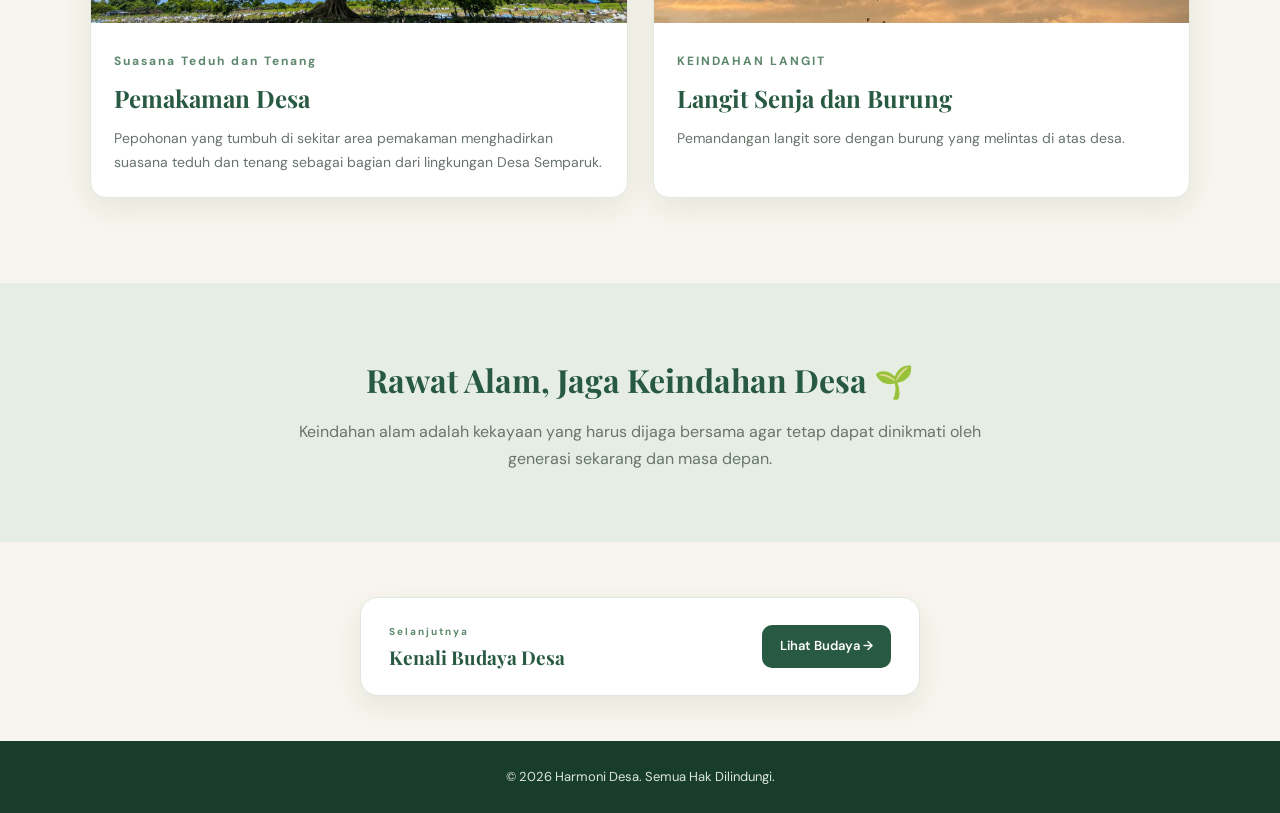
==== commit c24c352b: "Update alam.html" ====
--- a/alam.html
+++ b/alam.html
@@ -62,6 +62,12 @@
                 </a>
             </li>
 
+<li>
+    <a href="lokasi.html">
+        Lokasi
+    </a>
+</li>
+            
         </ul>
 
     </nav>
--- a/style.css
+++ b/style.css
@@ -1269,3 +1269,117 @@
     }
 
 }
+/* FOTO MASJID KHUSUS HALAMAN BUDAYA */
+.masjid-section .village-photo-image {
+    height: 500px;
+}
+
+.masjid-section .village-photo-image img {
+    width: 100%;
+    height: 100%;
+    object-fit: cover;
+    object-position: center bottom;
+    transform: scale(1.15);
+}
+
+@media (max-width: 700px) {
+    .masjid-section .village-photo-image {
+        height: 400px;
+    }
+
+    .masjid-section .village-photo-image img {
+        transform: scale(1.15);
+    }
+}
+/* =========================
+   HALAMAN LOKASI
+========================= */
+
+.location-info {
+    display: grid;
+    grid-template-columns: repeat(3, 1fr);
+    gap: 22px;
+}
+
+.location-card {
+    padding: 30px 25px;
+    background: #ffffff;
+    border: 1px solid #e3e8df;
+    border-radius: 16px;
+    text-align: center;
+    box-shadow: 0 10px 30px rgba(35, 63, 47, 0.08);
+}
+
+.location-icon {
+    font-size: 32px;
+    margin-bottom: 15px;
+}
+
+.location-card h3 {
+    margin: 0 0 8px;
+    color: #285943;
+    font-family: 'Playfair Display', serif;
+    font-size: 20px;
+}
+
+.location-card p {
+    margin: 0;
+    color: #68746c;
+    line-height: 1.6;
+}
+
+.location-section {
+    padding-top: 20px;
+}
+
+.location-heading {
+    margin-bottom: 25px;
+}
+
+.location-heading h2 {
+    margin: 8px 0;
+    color: #285943;
+    font-family: 'Playfair Display', serif;
+    font-size: 32px;
+}
+
+.location-heading p {
+    color: #68746c;
+}
+
+.map-container {
+    width: 100%;
+    overflow: hidden;
+    border-radius: 18px;
+    box-shadow: 0 10px 30px rgba(35, 63, 47, 0.12);
+}
+
+.map-container iframe {
+    display: block;
+}
+
+.map-button {
+    margin-top: 25px;
+    text-align: center;
+}
+
+@media (max-width: 700px) {
+
+    .location-info {
+        grid-template-columns: 1fr;
+        gap: 16px;
+    }
+
+    .location-card {
+        padding: 25px 20px;
+    }
+
+    .location-heading h2 {
+        font-size: 27px;
+    }
+
+    .map-container iframe {
+        height: 350px;
+    }
+
+}
